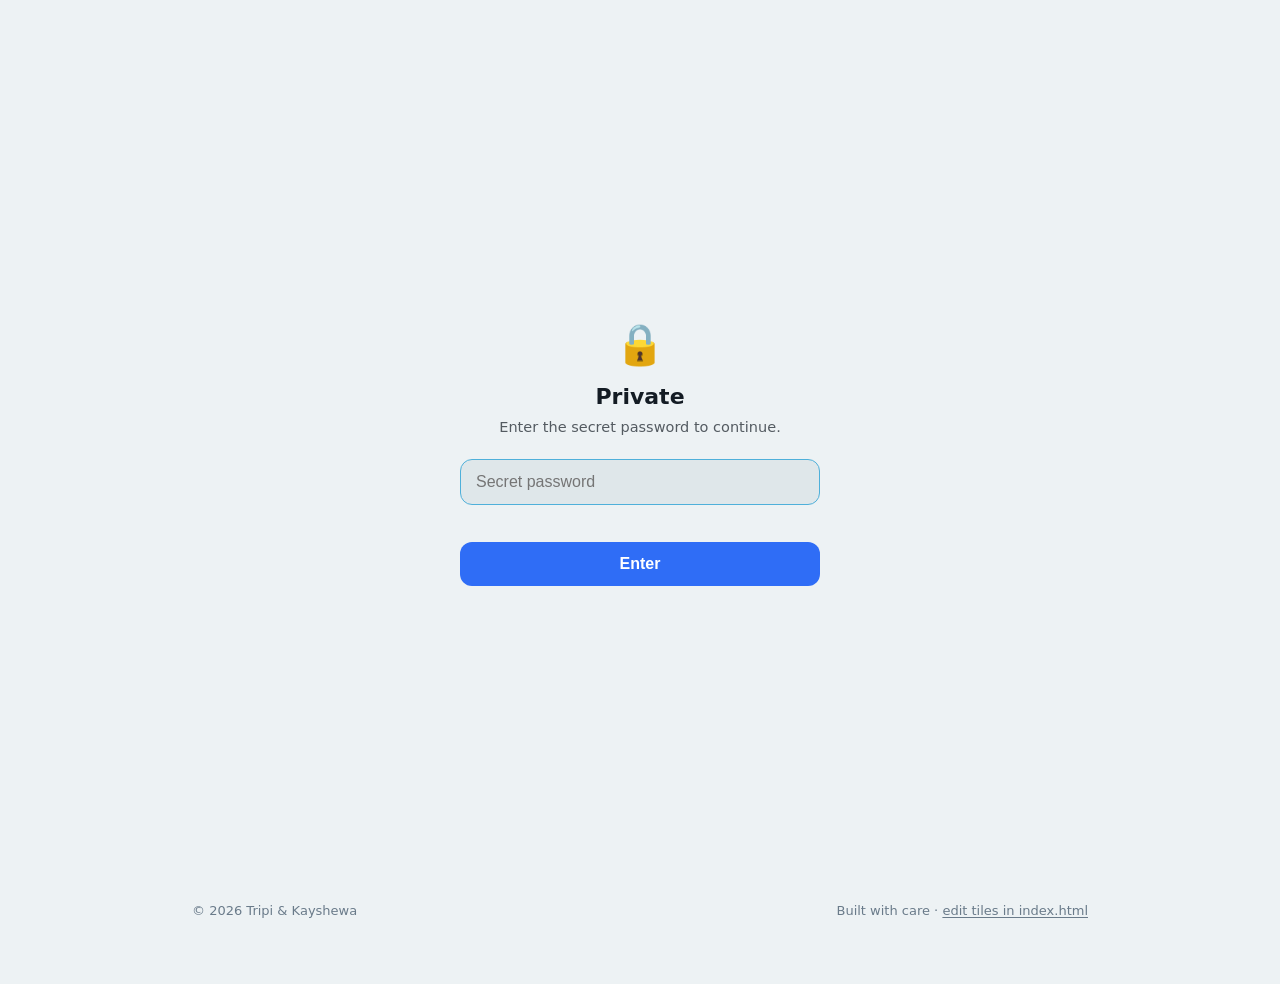
==== index.html @ 282c28d5 "Remove hero title/subtitle from landing hub; go straight to tiles Co-Authored-By: Claude Opus 4.8 <n" ====
<!DOCTYPE html>
<html lang="en">
<head>
<meta charset="utf-8">
<meta name="viewport" content="width=device-width, initial-scale=1">
<title>Tripi &amp; Kayshewa — Apps</title>
<meta name="description" content="A home for our apps and projects — vacation itineraries, Quado, the C3.ai dashboard, and more.">
<style>
/* ============================================================
   Palette + type — matched to the Iceland trip site
   ============================================================ */
:root{
  --paper:#EDF2F4; --card:#FFFFFF; --card2:#F5F8FA;
  --ink:#141C24; --ink2:#3C4A57; --ink3:#6A7B8A;
  --line:#DBE4E9; --line2:#C7D4DC;
  --accent:#15719B; --accent-2:#0E5877; --accent-soft:#E1EEF4;
  --amber:#C77A16; --amber-soft:#F6E7CE;
  --green:#1f8a5b; --green-soft:#e9f7ef;
  --violet:#7C5CC4; --violet-soft:#efeaf9;
  --rose:#d1495b; --rose-soft:#fdecef;
  --shadow:0 1px 2px rgba(16,40,56,.06),0 8px 24px rgba(16,40,56,.08);
  --shadow-lg:0 2px 6px rgba(16,40,56,.10),0 20px 48px rgba(16,40,56,.16);
  --radius:16px;
  --serif:'Instrument Serif',Georgia,'Times New Roman',serif;
  --sans:'Hanken Grotesk',system-ui,-apple-system,'Segoe UI',Roboto,sans-serif;
}
@media (prefers-color-scheme: dark){
  :root{
    --paper:#0D1319; --card:#161F28; --card2:#1C2732;
    --ink:#EAF1F5; --ink2:#B4C4CF; --ink3:#7E93A1;
    --line:#26343F; --line2:#33454F;
    --accent:#4FB0DA; --accent-2:#7FCBEC; --accent-soft:#16303D;
    --amber:#E6A542; --amber-soft:#3A2E17;
    --green:#5fd39a; --green-soft:#12271d;
    --violet:#A487E8; --violet-soft:#241a33;
    --rose:#f0919f; --rose-soft:#2c161b;
    --shadow:0 1px 2px rgba(0,0,0,.4),0 10px 30px rgba(0,0,0,.5);
    --shadow-lg:0 2px 6px rgba(0,0,0,.5),0 24px 60px rgba(0,0,0,.6);
  }
}
:root[data-theme="light"]{
  --paper:#EDF2F4; --card:#FFFFFF; --card2:#F5F8FA; --ink:#141C24; --ink2:#3C4A57; --ink3:#6A7B8A;
  --line:#DBE4E9; --line2:#C7D4DC; --accent:#15719B; --accent-2:#0E5877; --accent-soft:#E1EEF4;
  --amber:#C77A16; --amber-soft:#F6E7CE; --green:#1f8a5b; --green-soft:#e9f7ef;
  --violet:#7C5CC4; --violet-soft:#efeaf9; --rose:#d1495b; --rose-soft:#fdecef;
  --shadow:0 1px 2px rgba(16,40,56,.06),0 8px 24px rgba(16,40,56,.08);
  --shadow-lg:0 2px 6px rgba(16,40,56,.10),0 20px 48px rgba(16,40,56,.16);
}
:root[data-theme="dark"]{
  --paper:#0D1319; --card:#161F28; --card2:#1C2732; --ink:#EAF1F5; --ink2:#B4C4CF; --ink3:#7E93A1;
  --line:#26343F; --line2:#33454F; --accent:#4FB0DA; --accent-2:#7FCBEC; --accent-soft:#16303D;
  --amber:#E6A542; --amber-soft:#3A2E17; --green:#5fd39a; --green-soft:#12271d;
  --violet:#A487E8; --violet-soft:#241a33; --rose:#f0919f; --rose-soft:#2c161b;
  --shadow:0 1px 2px rgba(0,0,0,.4),0 10px 30px rgba(0,0,0,.5);
  --shadow-lg:0 2px 6px rgba(0,0,0,.5),0 24px 60px rgba(0,0,0,.6);
}

*{box-sizing:border-box}
html{-webkit-text-size-adjust:100%}
body{
  margin:0; background:var(--paper); color:var(--ink);
  font-family:var(--sans); line-height:1.5;
  -webkit-font-smoothing:antialiased; text-rendering:optimizeLegibility;
  min-height:100vh;
}
a{color:inherit; text-decoration:none}

.wrap{max-width:960px; margin:0 auto; padding:clamp(24px,5vw,64px) clamp(18px,4vw,32px) 64px}

/* ---- top bar ---- */
.topbar{display:flex; align-items:center; justify-content:space-between; gap:12px; margin-bottom:clamp(32px,6vw,56px)}
.brand{display:flex; align-items:center; gap:12px; font-weight:700; letter-spacing:.2px}
.brand .dot{width:34px;height:34px;border-radius:10px;background:linear-gradient(135deg,var(--accent),var(--green));
  display:grid;place-items:center;color:#fff;font-family:var(--serif);font-size:20px;box-shadow:var(--shadow)}
.brand small{display:block;font-weight:500;color:var(--ink3);font-size:12px;letter-spacing:.3px}
.themebtn{border:1px solid var(--line);background:var(--card);color:var(--ink2);border-radius:10px;
  width:40px;height:40px;display:grid;place-items:center;cursor:pointer;font-size:17px;box-shadow:var(--shadow)}
.themebtn:hover{border-color:var(--line2)}

/* ---- hero ---- */
.hero{margin-bottom:clamp(28px,5vw,44px)}
.hero h1{font-family:var(--serif);font-weight:400;font-size:clamp(38px,7vw,64px);line-height:1.02;margin:0 0 14px}
.hero p{font-size:clamp(16px,2.2vw,19px);color:var(--ink2);max-width:56ch;margin:0}

/* ---- grid ---- */
.grid{display:grid;grid-template-columns:repeat(auto-fill,minmax(280px,1fr));gap:clamp(14px,2.5vw,20px)}

.card{position:relative;background:var(--card);border:1px solid var(--line);border-radius:var(--radius);
  padding:22px 22px 20px;box-shadow:var(--shadow);display:flex;flex-direction:column;gap:14px;
  transition:transform .18s ease, box-shadow .18s ease, border-color .18s ease}
.card.link{cursor:pointer}
.card.link:hover{transform:translateY(-3px);box-shadow:var(--shadow-lg);border-color:var(--line2)}

.card .head{display:flex;align-items:flex-start;gap:14px}
.icon{flex:none;width:46px;height:46px;border-radius:12px;display:grid;place-items:center;font-size:23px}
.card h2{font-size:19px;margin:0 0 3px;font-weight:700;letter-spacing:.1px}
.card .kicker{font-size:12px;font-weight:600;letter-spacing:.5px;text-transform:uppercase;color:var(--ink3)}
.card p.desc{margin:0;color:var(--ink2);font-size:14.5px;flex:1}

/* status pills */
.pill{display:inline-flex;align-items:center;gap:6px;font-size:12px;font-weight:600;
  padding:3px 10px;border-radius:999px;letter-spacing:.2px}
.pill.live{background:var(--green-soft);color:var(--green)}
.pill.soon{background:var(--amber-soft);color:var(--amber)}
.pill.private{background:var(--rose-soft);color:var(--rose)}

.card .foot{display:flex;align-items:center;justify-content:space-between;gap:10px;margin-top:2px}
.go{font-weight:600;color:var(--accent);font-size:14.5px;display:inline-flex;align-items:center;gap:6px}
.card.link:hover .go{gap:9px}
.go.muted{color:var(--ink3)}

/* accent tints per card */
.t-vac .icon{background:var(--accent-soft);color:var(--accent)}
.t-quado .icon{background:var(--green-soft);color:var(--green)}
.t-c3 .icon{background:var(--violet-soft);color:var(--violet)}
.t-swing .icon{background:var(--amber-soft);color:var(--amber)}

/* ---- submenu (Vacation Itineraries) ---- */
.submenu{display:none;flex-direction:column;gap:2px;margin:2px -6px -4px;padding-top:4px;border-top:1px dashed var(--line)}
.card.open .submenu{display:flex}
.subitem{display:flex;align-items:center;gap:12px;padding:11px 8px;border-radius:10px;transition:background .15s}
.subitem:hover{background:var(--card2)}
.subitem .flag{font-size:20px;flex:none}
.subitem .st{flex:1;min-width:0}
.subitem .st b{display:block;font-size:14.5px;font-weight:600}
.subitem .st span{font-size:12.5px;color:var(--ink3)}
.subitem .arrow{color:var(--ink3);font-size:15px}
.subempty{padding:10px 8px;color:var(--ink3);font-size:13px;font-style:italic}
.chev{transition:transform .2s ease;color:var(--ink3);font-size:13px}
.card.open .chev{transform:rotate(180deg)}

footer{margin-top:clamp(40px,7vw,72px);padding-top:22px;border-top:1px solid var(--line);
  color:var(--ink3);font-size:13px;display:flex;flex-wrap:wrap;gap:6px 16px;justify-content:space-between}
footer a{color:var(--ink3);text-decoration:underline;text-underline-offset:2px}
footer a:hover{color:var(--accent)}

@media (max-width:520px){
  .grid{grid-template-columns:1fr}
}
</style>
</head>
<body>
<!-- ===== privacy gate (client-side only; casual privacy, not real security) ===== -->
<div id="pwgate" role="dialog" aria-modal="true" aria-label="Password required">
  <form id="pwgate-form" autocomplete="off">
    <div class="pwgate-lock" aria-hidden="true">🔒</div>
    <h1>Private</h1>
    <p>Enter the secret password to continue.</p>
    <input id="pwgate-input" type="password" autocomplete="current-password" placeholder="Secret password" aria-label="Secret password" autofocus>
    <div id="pwgate-err" aria-live="polite"></div>
    <button type="submit">Enter</button>
  </form>
</div>
<style>
  #pwgate{position:fixed;inset:0;z-index:2147483647;display:flex;align-items:center;justify-content:center;
    background:#0d1319;color:#eaf1f5;font-family:system-ui,-apple-system,"Segoe UI",Roboto,sans-serif;padding:24px}
  @media (prefers-color-scheme:light){#pwgate{background:#edf2f4;color:#141c24}}
  #pwgate-form{width:min(92vw,360px);text-align:center}
  #pwgate .pwgate-lock{font-size:40px;margin-bottom:10px}
  #pwgate h1{font-weight:600;font-size:22px;line-height:1.2;margin:0 0 6px}
  #pwgate p{margin:0 0 20px;font-size:14.5px;opacity:.7}
  #pwgate-input{width:100%;box-sizing:border-box;padding:13px 15px;border-radius:12px;
    border:1px solid rgba(127,147,161,.4);background:rgba(127,147,161,.12);color:inherit;font-size:16px;outline:none}
  #pwgate-input:focus{border-color:#4fb0da}
  #pwgate-err{min-height:18px;margin:9px 0 2px;color:#e5484d;font-size:13px}
  #pwgate button{margin-top:8px;width:100%;padding:13px;border:0;border-radius:12px;
    background:#2f6df6;color:#fff;font-size:16px;font-weight:600;cursor:pointer}
  #pwgate button:hover{filter:brightness(1.07)}
  html.pwgate-locked{overflow:hidden}
</style>
<script>
(function(){
  var KEY="tk_gate_v1", ENC="VHJhc2hDYXQh";
  var el=document.getElementById("pwgate"), html=document.documentElement;
  try{ if(localStorage.getItem(KEY)==="1"){ el.parentNode.removeChild(el); return; } }catch(e){}
  html.classList.add("pwgate-locked");
  var f=document.getElementById("pwgate-form"), inp=document.getElementById("pwgate-input"), err=document.getElementById("pwgate-err");
  f.addEventListener("submit",function(e){
    e.preventDefault();
    if(inp.value===atob(ENC)){
      try{localStorage.setItem(KEY,"1");}catch(e){}
      el.parentNode.removeChild(el); html.classList.remove("pwgate-locked");
    } else { err.textContent="Incorrect password. Try again."; inp.value=""; inp.focus(); }
  });
  try{inp.focus();}catch(e){}
})();
</script>
<!-- ===== end privacy gate ===== -->

<div class="wrap">

  <div class="topbar">
    <div class="brand">
      <span class="dot">t</span>
      <span>Tripi &amp; Kayshewa<small>tripiandkayshewa.com</small></span>
    </div>
    <button class="themebtn" id="theme" title="Toggle light / dark" aria-label="Toggle theme">◐</button>
  </div>

  <main class="grid" id="grid"></main>

  <footer>
    <span>© <span id="yr"></span> Tripi &amp; Kayshewa</span>
    <span>Built with care · <a href="#" id="editnote" title="Tiles are configured at the top of this file">edit tiles in index.html</a></span>
  </footer>
</div>

<script>
/* ============================================================
   TILE CONFIG — edit here to add/rename/relink apps.
   status: "live"  -> clickable, opens `href`
           "soon"  -> shown, amber pill, not yet linked (set href when ready)
           "private" -> rose "Private" pill; only opens if you set href
   type:  "menu"   -> expands to a submenu of `items` (for collections)
   ============================================================ */
const TILES = [
  {
    id:"vacations", cls:"t-vac", icon:"🧭",
    title:"Vacation Itineraries", kicker:"Travel",
    desc:"Day-by-day trip companions — maps, timelines, and plans. More destinations coming.",
    type:"menu",
    items:[
      { flag:"🇮🇸", name:"Iceland — South Coast", sub:"5-day trip companion", href:"vacations/iceland/", status:"live" }
      // add future itineraries here, e.g.
      // { flag:"🇮🇹", name:"Italy — Amalfi Coast", sub:"coming soon", href:"", status:"soon" }
    ]
  },
  {
    id:"quado", cls:"t-quado", icon:"🌿",
    title:"Quado", kicker:"Compliance",
    desc:"Environmental compliance manager for oil & gas — EPA OOOO rule family, built from your asset hierarchy.",
    href:"https://quado.tripiandkayshewa.com", status:"live"
  },
  {
    id:"c3", cls:"t-c3", icon:"📈",
    title:"C3.ai Dashboard", kicker:"Markets",
    desc:"A live research dashboard for C3.ai (NYSE: AI) — price, technicals, filings, news, and a forecast.",
    href:"https://c3.tripiandkayshewa.com", status:"live"
  },
  {
    id:"swingbot", cls:"t-swing", icon:"🤖",
    title:"SwingBot", kicker:"Markets",
    desc:"An autonomous long-only swing-trader — a read-only look at how it reads the market regime, gates every trade, and screens its universe. Account balances and controls stay private.",
    href:"apps/swingbot/", status:"live"
  }
];

/* ---------- render ---------- */
const PILL = {
  live:    '<span class="pill live">● Live</span>',
  soon:    '<span class="pill soon">◔ Coming soon</span>',
  private: '<span class="pill private">🔒 Private</span>'
};
const ARROW = '<svg width="15" height="15" viewBox="0 0 24 24" fill="none" stroke="currentColor" stroke-width="2.4" stroke-linecap="round" stroke-linejoin="round"><path d="M5 12h14M13 6l6 6-6 6"/></svg>';

function tileHTML(t){
  const head = `<div class="head">
      <div class="icon">${t.icon}</div>
      <div><div class="kicker">${t.kicker}</div><h2>${t.title}</h2></div>
    </div>
    <p class="desc">${t.desc}</p>`;

  if(t.type === "menu"){
    const items = (t.items||[]).map(it => {
      const clickable = it.status === "live" && it.href;
      const tag = clickable ? "a" : "div";
      const href = clickable ? ` href="${it.href}"` : "";
      const arrow = clickable ? `<span class="arrow">${ARROW}</span>` : `<span class="pill soon" style="transform:scale(.9)">soon</span>`;
      return `<${tag} class="subitem"${href}>
          <span class="flag">${it.flag||"📍"}</span>
          <span class="st"><b>${it.name}</b><span>${it.sub||""}</span></span>
          ${arrow}
        </${tag}>`;
    }).join("");
    const body = items || `<div class="subempty">Nothing here yet — check back soon.</div>`;
    return `<div class="card t-menu ${t.cls}" data-menu="1">
        ${head}
        <div class="foot">
          <span class="go">${(t.items||[]).length} itinerar${(t.items||[]).length===1?"y":"ies"}</span>
          <span class="chev">▾</span>
        </div>
        <div class="submenu">${body}</div>
      </div>`;
  }

  const clickable = !!t.href;
  const goText = t.status === "private" ? "Private" : (t.status === "soon" ? "Not yet live" : "Open");
  const go = `<span class="go ${clickable?"":"muted"}">${goText} ${clickable?ARROW:""}</span>`;
  const openAttr = clickable ? ` onclick="location.href='${t.href}'"` : "";
  return `<div class="card ${clickable?"link":""} ${t.cls}"${openAttr}>
      ${head}
      <div class="foot">${PILL[t.status]||""}${go}</div>
    </div>`;
}

const grid = document.getElementById("grid");
grid.innerHTML = TILES.map(tileHTML).join("");

// expand/collapse the menu cards
grid.querySelectorAll('[data-menu]').forEach(card=>{
  card.classList.add("open"); // open by default (only one item today)
  const toggle = e=>{
    if(e.target.closest("a")) return;      // let submenu links through
    card.classList.toggle("open");
  };
  card.querySelector(".head").addEventListener("click", toggle);
  card.querySelector(".foot").addEventListener("click", toggle);
  card.querySelector(".desc").addEventListener("click", toggle);
});

/* ---------- theme toggle ---------- */
const root = document.documentElement;
const saved = localStorage.getItem("tk-theme");
if(saved) root.setAttribute("data-theme", saved);
document.getElementById("theme").addEventListener("click", ()=>{
  const cur = root.getAttribute("data-theme")
    || (matchMedia("(prefers-color-scheme: dark)").matches ? "dark" : "light");
  const next = cur === "dark" ? "light" : "dark";
  root.setAttribute("data-theme", next);
  localStorage.setItem("tk-theme", next);
});

document.getElementById("yr").textContent = new Date().getFullYear();
document.getElementById("editnote").addEventListener("click", e=>e.preventDefault());
</script>
</body>
</html>
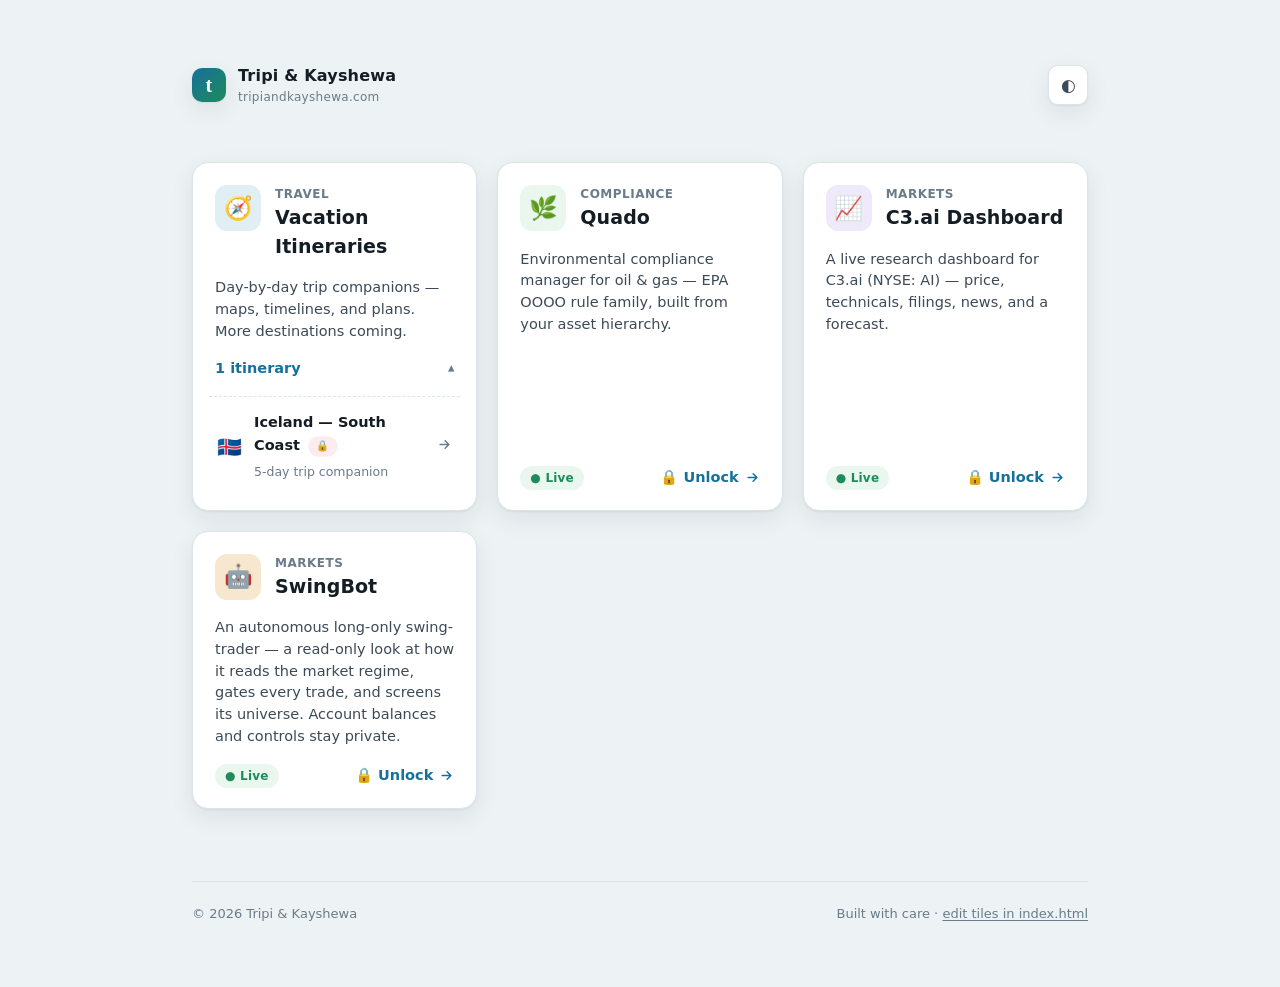
==== commit 72d97b49: "Per-app password gate instead of site-wide lock Site is now open; each app tile prompts for the shar" ====
--- a/index.html
+++ b/index.html
@@ -140,52 +140,42 @@
 </style>
 </head>
 <body>
-<!-- ===== privacy gate (client-side only; casual privacy, not real security) ===== -->
-<div id="pwgate" role="dialog" aria-modal="true" aria-label="Password required">
-  <form id="pwgate-form" autocomplete="off">
-    <div class="pwgate-lock" aria-hidden="true">🔒</div>
-    <h1>Private</h1>
-    <p>Enter the secret password to continue.</p>
-    <input id="pwgate-input" type="password" autocomplete="current-password" placeholder="Secret password" aria-label="Secret password" autofocus>
-    <div id="pwgate-err" aria-live="polite"></div>
-    <button type="submit">Enter</button>
+<!-- ===== per-app password modal (client-side only; casual privacy, not real security) ===== -->
+<div id="applock" role="dialog" aria-modal="true" aria-label="Password required">
+  <form id="applock-form" autocomplete="off">
+    <button type="button" class="applock-x" aria-label="Cancel">✕</button>
+    <div class="applock-lock" aria-hidden="true">🔒</div>
+    <h1>Private app</h1>
+    <p>Enter the password to open <b id="applock-name">this app</b>.</p>
+    <input id="applock-input" type="password" autocomplete="current-password" placeholder="Password" aria-label="Password">
+    <div id="applock-err" aria-live="polite"></div>
+    <button type="submit">Unlock</button>
   </form>
 </div>
 <style>
-  #pwgate{position:fixed;inset:0;z-index:2147483647;display:flex;align-items:center;justify-content:center;
-    background:#0d1319;color:#eaf1f5;font-family:system-ui,-apple-system,"Segoe UI",Roboto,sans-serif;padding:24px}
-  @media (prefers-color-scheme:light){#pwgate{background:#edf2f4;color:#141c24}}
-  #pwgate-form{width:min(92vw,360px);text-align:center}
-  #pwgate .pwgate-lock{font-size:40px;margin-bottom:10px}
-  #pwgate h1{font-weight:600;font-size:22px;line-height:1.2;margin:0 0 6px}
-  #pwgate p{margin:0 0 20px;font-size:14.5px;opacity:.7}
-  #pwgate-input{width:100%;box-sizing:border-box;padding:13px 15px;border-radius:12px;
+  #applock{position:fixed;inset:0;z-index:2147483647;display:none;align-items:center;justify-content:center;
+    background:rgba(9,13,18,.72);backdrop-filter:blur(6px);-webkit-backdrop-filter:blur(6px);
+    color:#eaf1f5;font-family:system-ui,-apple-system,"Segoe UI",Roboto,sans-serif;padding:24px}
+  #applock.show{display:flex}
+  #applock-form{position:relative;width:min(92vw,360px);text-align:center;
+    background:#111a22;border:1px solid rgba(127,147,161,.28);border-radius:18px;padding:30px 26px 26px}
+  @media (prefers-color-scheme:light){#applock-form{background:#fff;color:#141c24}}
+  #applock .applock-x{position:absolute;top:12px;right:12px;width:30px;height:30px;padding:0;border:0;
+    border-radius:9px;background:transparent;color:inherit;opacity:.5;font-size:16px;line-height:1;cursor:pointer}
+  #applock .applock-x:hover{opacity:1;background:rgba(127,147,161,.16)}
+  #applock .applock-lock{font-size:38px;margin-bottom:8px}
+  #applock h1{font-weight:600;font-size:21px;line-height:1.2;margin:0 0 6px}
+  #applock p{margin:0 0 18px;font-size:14px;opacity:.72}
+  #applock-input{width:100%;box-sizing:border-box;padding:13px 15px;border-radius:12px;
     border:1px solid rgba(127,147,161,.4);background:rgba(127,147,161,.12);color:inherit;font-size:16px;outline:none}
-  #pwgate-input:focus{border-color:#4fb0da}
-  #pwgate-err{min-height:18px;margin:9px 0 2px;color:#e5484d;font-size:13px}
-  #pwgate button{margin-top:8px;width:100%;padding:13px;border:0;border-radius:12px;
+  #applock-input:focus{border-color:#4fb0da}
+  #applock-err{min-height:18px;margin:9px 0 2px;color:#e5484d;font-size:13px}
+  #applock button[type=submit]{margin-top:8px;width:100%;padding:13px;border:0;border-radius:12px;
     background:#2f6df6;color:#fff;font-size:16px;font-weight:600;cursor:pointer}
-  #pwgate button:hover{filter:brightness(1.07)}
-  html.pwgate-locked{overflow:hidden}
+  #applock button[type=submit]:hover{filter:brightness(1.07)}
+  html.applock-open{overflow:hidden}
 </style>
-<script>
-(function(){
-  var KEY="tk_gate_v1", ENC="VHJhc2hDYXQh";
-  var el=document.getElementById("pwgate"), html=document.documentElement;
-  try{ if(localStorage.getItem(KEY)==="1"){ el.parentNode.removeChild(el); return; } }catch(e){}
-  html.classList.add("pwgate-locked");
-  var f=document.getElementById("pwgate-form"), inp=document.getElementById("pwgate-input"), err=document.getElementById("pwgate-err");
-  f.addEventListener("submit",function(e){
-    e.preventDefault();
-    if(inp.value===atob(ENC)){
-      try{localStorage.setItem(KEY,"1");}catch(e){}
-      el.parentNode.removeChild(el); html.classList.remove("pwgate-locked");
-    } else { err.textContent="Incorrect password. Try again."; inp.value=""; inp.focus(); }
-  });
-  try{inp.focus();}catch(e){}
-})();
-</script>
-<!-- ===== end privacy gate ===== -->
+<!-- ===== end per-app password modal ===== -->
 
 <div class="wrap">
 
@@ -220,7 +210,7 @@
     desc:"Day-by-day trip companions — maps, timelines, and plans. More destinations coming.",
     type:"menu",
     items:[
-      { flag:"🇮🇸", name:"Iceland — South Coast", sub:"5-day trip companion", href:"vacations/iceland/", status:"live" }
+      { id:"iceland", flag:"🇮🇸", name:"Iceland — South Coast", sub:"5-day trip companion", href:"vacations/iceland/", status:"live", locked:true }
       // add future itineraries here, e.g.
       // { flag:"🇮🇹", name:"Italy — Amalfi Coast", sub:"coming soon", href:"", status:"soon" }
     ]
@@ -229,19 +219,19 @@
     id:"quado", cls:"t-quado", icon:"🌿",
     title:"Quado", kicker:"Compliance",
     desc:"Environmental compliance manager for oil & gas — EPA OOOO rule family, built from your asset hierarchy.",
-    href:"https://quado.tripiandkayshewa.com", status:"live"
+    href:"https://quado.tripiandkayshewa.com", status:"live", locked:true
   },
   {
     id:"c3", cls:"t-c3", icon:"📈",
     title:"C3.ai Dashboard", kicker:"Markets",
     desc:"A live research dashboard for C3.ai (NYSE: AI) — price, technicals, filings, news, and a forecast.",
-    href:"https://c3.tripiandkayshewa.com", status:"live"
+    href:"https://c3.tripiandkayshewa.com", status:"live", locked:true
   },
   {
     id:"swingbot", cls:"t-swing", icon:"🤖",
     title:"SwingBot", kicker:"Markets",
     desc:"An autonomous long-only swing-trader — a read-only look at how it reads the market regime, gates every trade, and screens its universe. Account balances and controls stay private.",
-    href:"apps/swingbot/", status:"live"
+    href:"apps/swingbot/", status:"live", locked:true
   }
 ];
 
@@ -264,11 +254,12 @@
     const items = (t.items||[]).map(it => {
       const clickable = it.status === "live" && it.href;
       const tag = clickable ? "a" : "div";
-      const href = clickable ? ` href="${it.href}"` : "";
+      const nav = clickable ? ` href="${it.href}" data-href="${it.href}" data-app="${it.id||it.name}" data-name="${it.name}"${it.locked?' data-locked="1"':''}` : "";
+      const lockPill = clickable && it.locked ? ` <span class="pill private" style="transform:scale(.82)">🔒</span>` : "";
       const arrow = clickable ? `<span class="arrow">${ARROW}</span>` : `<span class="pill soon" style="transform:scale(.9)">soon</span>`;
-      return `<${tag} class="subitem"${href}>
+      return `<${tag} class="subitem"${nav}>
           <span class="flag">${it.flag||"📍"}</span>
-          <span class="st"><b>${it.name}</b><span>${it.sub||""}</span></span>
+          <span class="st"><b>${it.name}${lockPill}</b><span>${it.sub||""}</span></span>
           ${arrow}
         </${tag}>`;
     }).join("");
@@ -284,10 +275,10 @@
   }
 
   const clickable = !!t.href;
-  const goText = t.status === "private" ? "Private" : (t.status === "soon" ? "Not yet live" : "Open");
-  const go = `<span class="go ${clickable?"":"muted"}">${goText} ${clickable?ARROW:""}</span>`;
-  const openAttr = clickable ? ` onclick="location.href='${t.href}'"` : "";
-  return `<div class="card ${clickable?"link":""} ${t.cls}"${openAttr}>
+  const goText = t.status === "private" ? "Private" : (t.status === "soon" ? "Not yet live" : (t.locked ? "Unlock" : "Open"));
+  const go = `<span class="go ${clickable?"":"muted"}">${clickable&&t.locked?"🔒 ":""}${goText} ${clickable?ARROW:""}</span>`;
+  const nav = clickable ? ` data-href="${t.href}" data-app="${t.id}" data-name="${t.title}"${t.locked?' data-locked="1"':''}` : "";
+  return `<div class="card ${clickable?"link":""} ${t.cls}"${nav}>
       ${head}
       <div class="foot">${PILL[t.status]||""}${go}</div>
     </div>`;
@@ -295,6 +286,50 @@
 
 const grid = document.getElementById("grid");
 grid.innerHTML = TILES.map(tileHTML).join("");
+
+/* ---------- per-app password gate ---------- */
+(function(){
+  var PW = "VHJhc2hDYXQh"; // base64 of the shared app password
+  var lock   = document.getElementById("applock"),
+      form   = document.getElementById("applock-form"),
+      input  = document.getElementById("applock-input"),
+      errBox = document.getElementById("applock-err"),
+      nameEl = document.getElementById("applock-name"),
+      htmlEl = document.documentElement;
+  var pending = null;
+
+  function unlocked(app){ try{ return localStorage.getItem("tk_app_"+app)==="1"; }catch(e){ return false; } }
+  function remember(app){ try{ localStorage.setItem("tk_app_"+app,"1"); }catch(e){} }
+  function closeLock(){ lock.classList.remove("show"); htmlEl.classList.remove("applock-open"); pending=null; }
+  function openLock(name, cb){
+    pending = cb; nameEl.textContent = name || "this app";
+    errBox.textContent = ""; input.value = "";
+    lock.classList.add("show"); htmlEl.classList.add("applock-open");
+    setTimeout(function(){ try{ input.focus(); }catch(e){} }, 30);
+  }
+
+  // click intercept for any tile/link carrying data-href
+  grid.addEventListener("click", function(e){
+    var nav = e.target.closest("[data-href]");
+    if(!nav || !grid.contains(nav)) return;
+    e.preventDefault();
+    var href = nav.getAttribute("data-href"),
+        app  = nav.getAttribute("data-app"),
+        name = nav.getAttribute("data-name"),
+        locked = nav.hasAttribute("data-locked");
+    if(!locked || unlocked(app)){ location.href = href; return; }
+    openLock(name, function(){ remember(app); location.href = href; });
+  });
+
+  form.addEventListener("submit", function(e){
+    e.preventDefault();
+    if(input.value === atob(PW)){ var cb=pending; closeLock(); if(cb) cb(); }
+    else { errBox.textContent = "Incorrect password. Try again."; input.value=""; input.focus(); }
+  });
+  form.querySelector(".applock-x").addEventListener("click", closeLock);
+  lock.addEventListener("click", function(e){ if(e.target === lock) closeLock(); });
+  document.addEventListener("keydown", function(e){ if(e.key === "Escape" && lock.classList.contains("show")) closeLock(); });
+})();
 
 // expand/collapse the menu cards
 grid.querySelectorAll('[data-menu]').forEach(card=>{
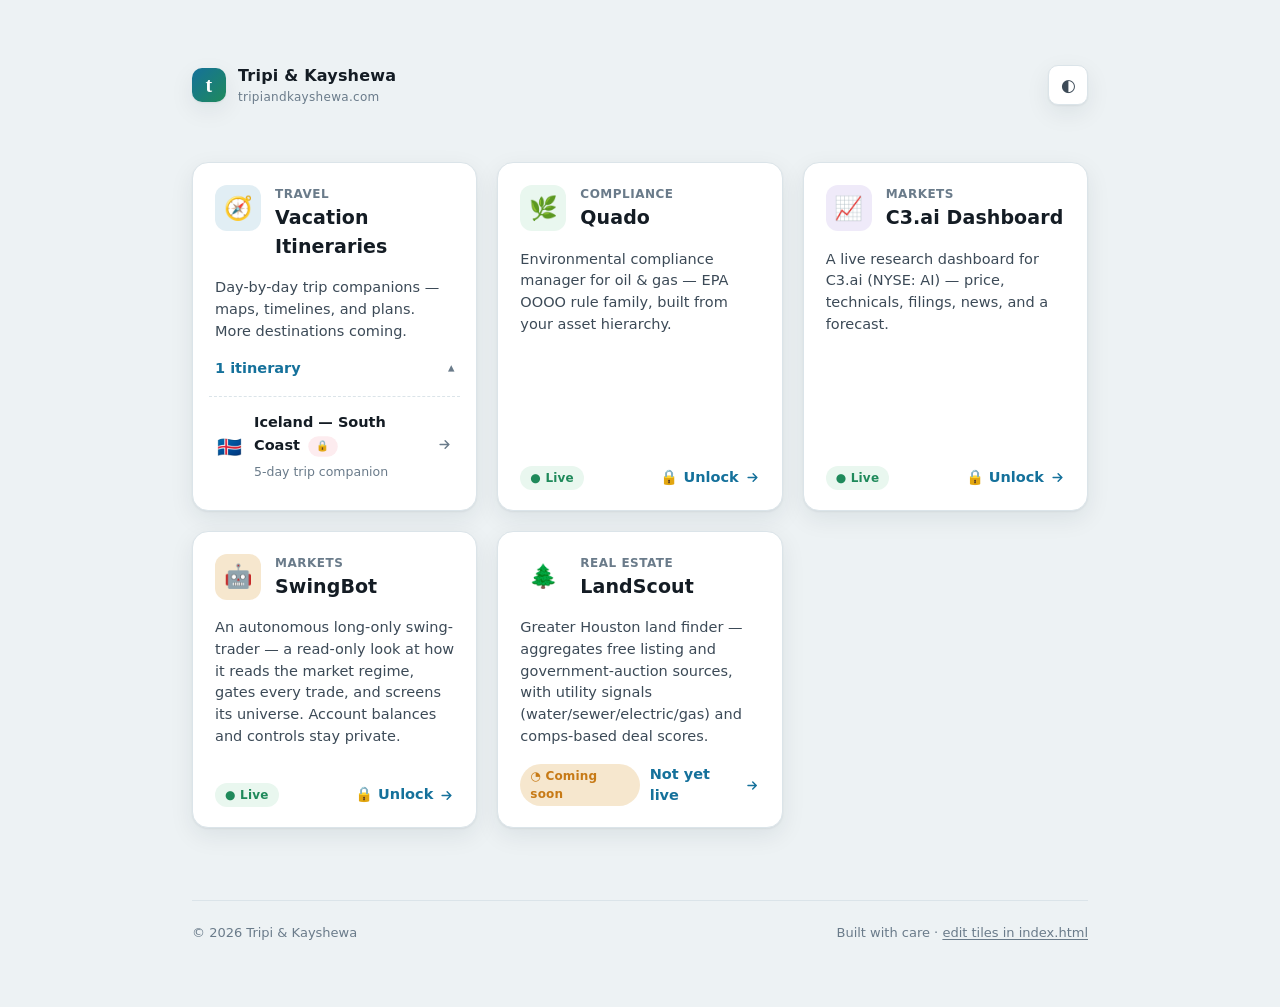
==== commit 58d150c4: "hub: add LandScout tile (Coming soon) — Greater Houston land aggregator Co-Authored-By: Claude Opus " ====
--- a/index.html
+++ b/index.html
@@ -232,6 +232,12 @@
     title:"SwingBot", kicker:"Markets",
     desc:"An autonomous long-only swing-trader — a read-only look at how it reads the market regime, gates every trade, and screens its universe. Account balances and controls stay private.",
     href:"apps/swingbot/", status:"live", locked:true
+  },
+  {
+    id:"landscout", cls:"t-land", icon:"🌲",
+    title:"LandScout", kicker:"Real Estate",
+    desc:"Greater Houston land finder — aggregates free listing and government-auction sources, with utility signals (water/sewer/electric/gas) and comps-based deal scores.",
+    href:"https://land.tripiandkayshewa.com", status:"soon", locked:false
   }
 ];
 
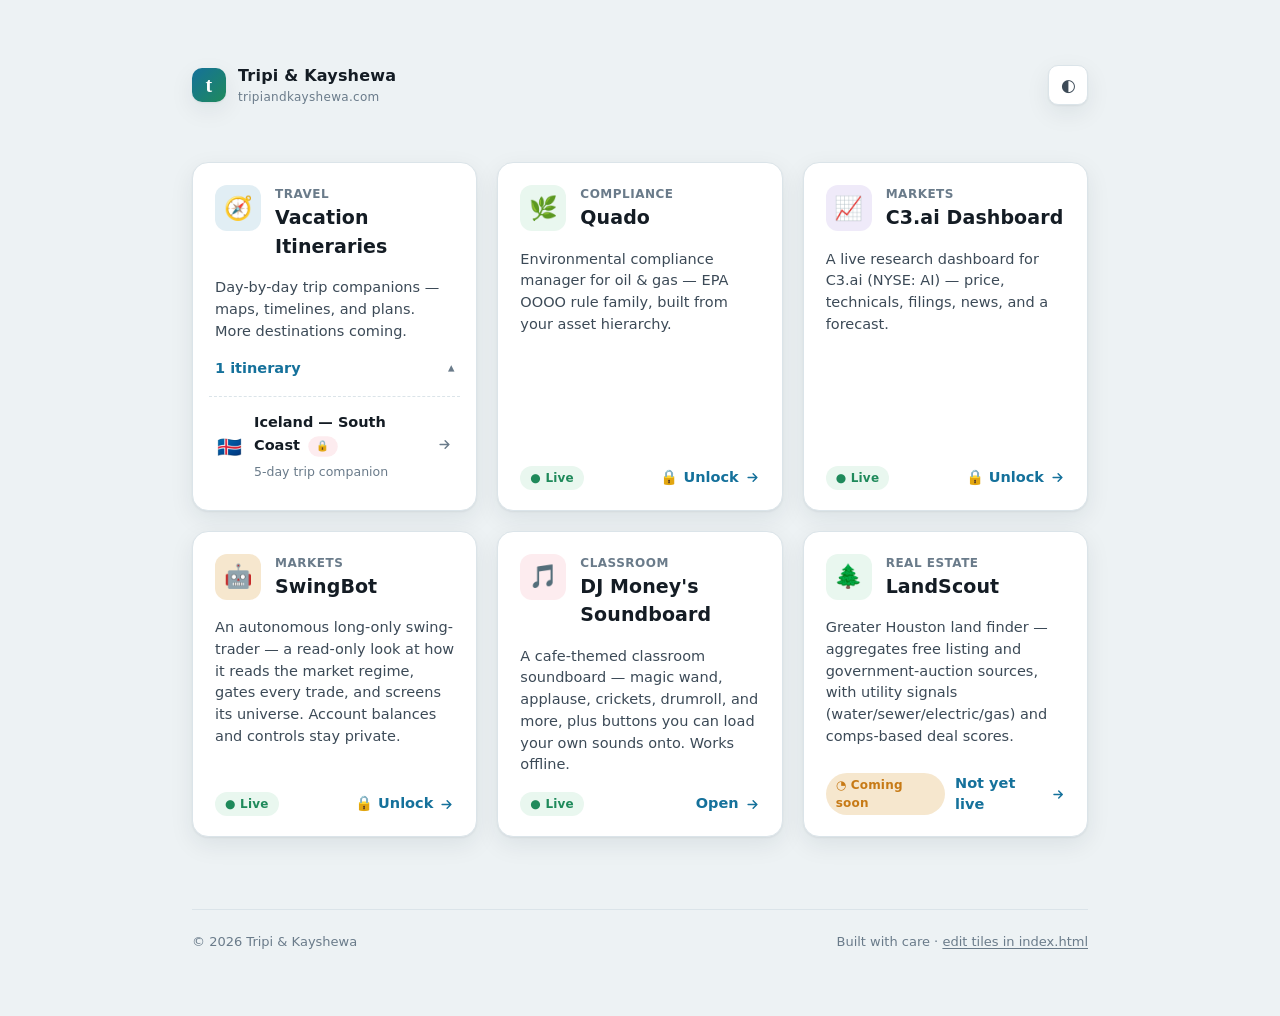
==== commit e9bf2f73: "Add DJ Money's Soundboard — cafe-themed classroom soundboard app Self-contained soundboard under app" ====
--- a/index.html
+++ b/index.html
@@ -114,6 +114,8 @@
 .t-quado .icon{background:var(--green-soft);color:var(--green)}
 .t-c3 .icon{background:var(--violet-soft);color:var(--violet)}
 .t-swing .icon{background:var(--amber-soft);color:var(--amber)}
+.t-sound .icon{background:var(--rose-soft);color:var(--rose)}
+.t-land .icon{background:var(--green-soft);color:var(--green)}
 
 /* ---- submenu (Vacation Itineraries) ---- */
 .submenu{display:none;flex-direction:column;gap:2px;margin:2px -6px -4px;padding-top:4px;border-top:1px dashed var(--line)}
@@ -234,6 +236,12 @@
     href:"apps/swingbot/", status:"live", locked:true
   },
   {
+    id:"soundboard", cls:"t-sound", icon:"🎵",
+    title:"DJ Money's Soundboard", kicker:"Classroom",
+    desc:"A cafe-themed classroom soundboard — magic wand, applause, crickets, drumroll, and more, plus buttons you can load your own sounds onto. Works offline.",
+    href:"apps/soundboard/", status:"live", locked:false
+  },
+  {
     id:"landscout", cls:"t-land", icon:"🌲",
     title:"LandScout", kicker:"Real Estate",
     desc:"Greater Houston land finder — aggregates free listing and government-auction sources, with utility signals (water/sewer/electric/gas) and comps-based deal scores.",
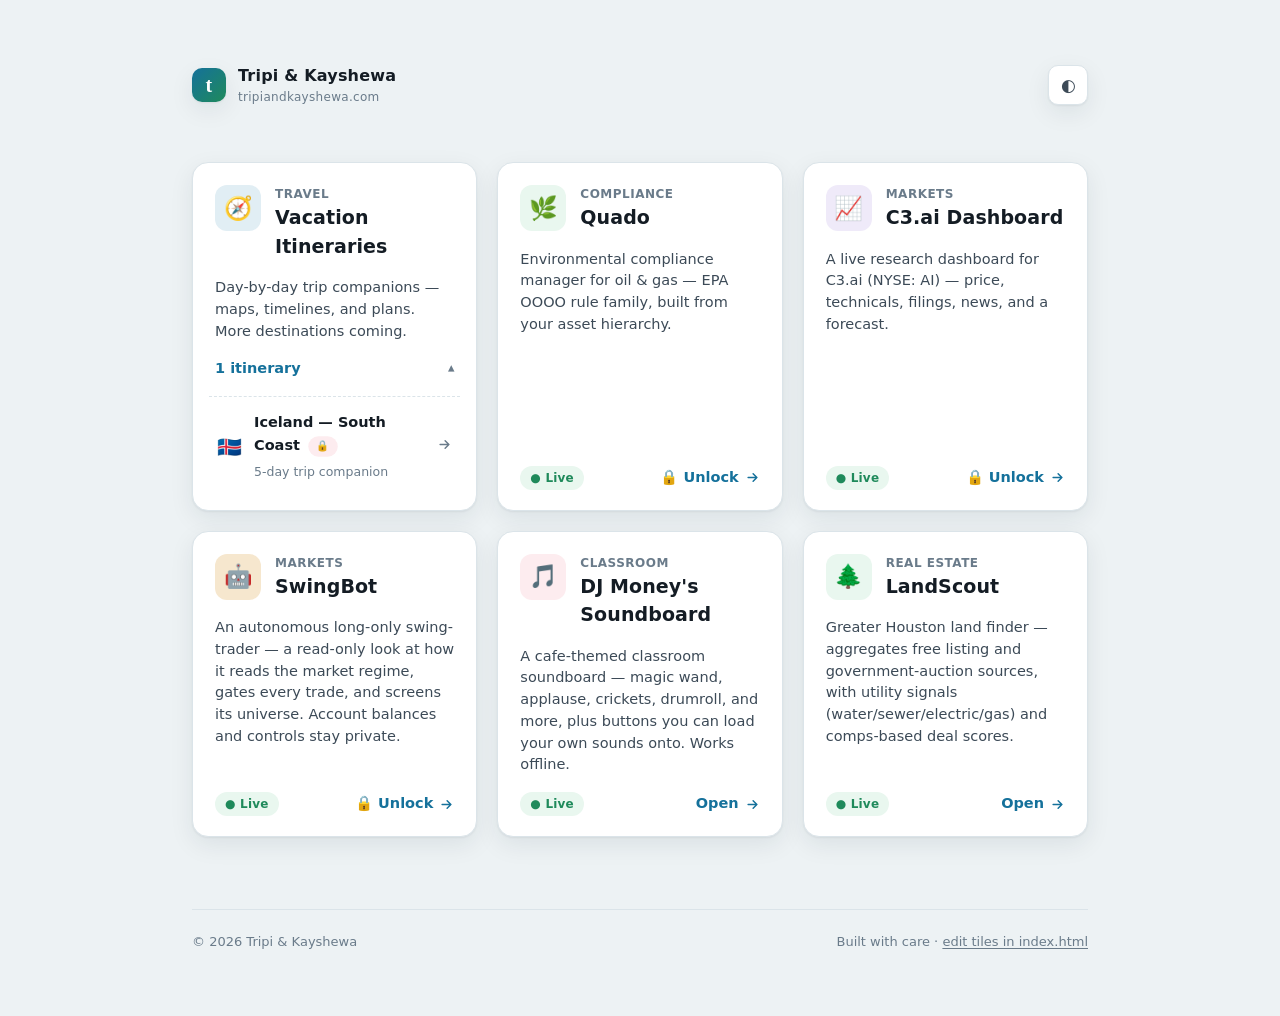
==== commit bdc8e7b3: "Hub: flip LandScout tile to live (land.tripiandkayshewa.com) Co-Authored-By: Claude Opus 4.8 <norepl" ====
--- a/index.html
+++ b/index.html
@@ -245,7 +245,7 @@
     id:"landscout", cls:"t-land", icon:"🌲",
     title:"LandScout", kicker:"Real Estate",
     desc:"Greater Houston land finder — aggregates free listing and government-auction sources, with utility signals (water/sewer/electric/gas) and comps-based deal scores.",
-    href:"https://land.tripiandkayshewa.com", status:"soon", locked:false
+    href:"https://land.tripiandkayshewa.com", status:"live", locked:false
   }
 ];
 
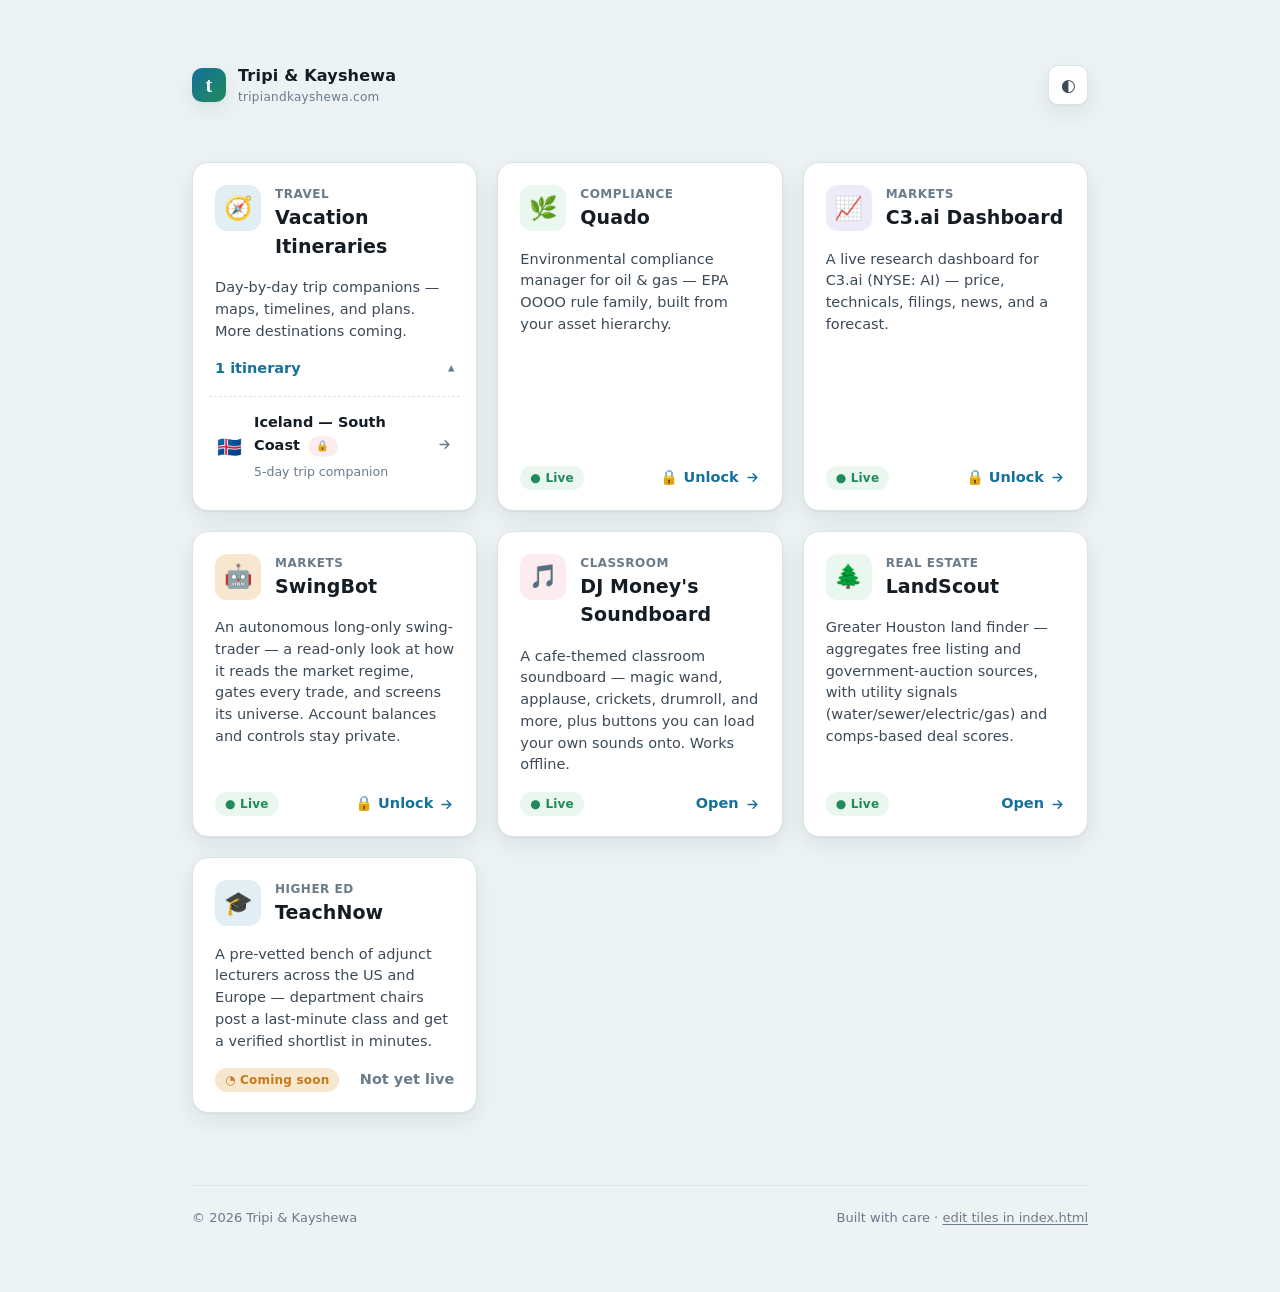
==== commit 6493a350: "Hub: add TeachNow tile (coming soon) Co-Authored-By: Claude Opus 5.5 <noreply@anthropic.com>" ====
--- a/index.html
+++ b/index.html
@@ -116,6 +116,7 @@
 .t-swing .icon{background:var(--amber-soft);color:var(--amber)}
 .t-sound .icon{background:var(--rose-soft);color:var(--rose)}
 .t-land .icon{background:var(--green-soft);color:var(--green)}
+.t-teach .icon{background:var(--accent-soft);color:var(--accent)}
 
 /* ---- submenu (Vacation Itineraries) ---- */
 .submenu{display:none;flex-direction:column;gap:2px;margin:2px -6px -4px;padding-top:4px;border-top:1px dashed var(--line)}
@@ -246,6 +247,13 @@
     title:"LandScout", kicker:"Real Estate",
     desc:"Greater Houston land finder — aggregates free listing and government-auction sources, with utility signals (water/sewer/electric/gas) and comps-based deal scores.",
     href:"https://land.tripiandkayshewa.com", status:"live", locked:false
+  },
+  {
+    id:"teachnow", cls:"t-teach", icon:"🎓",
+    title:"TeachNow", kicker:"Higher Ed",
+    desc:"A pre-vetted bench of adjunct lecturers across the US and Europe — department chairs post a last-minute class and get a verified shortlist in minutes.",
+    // flip to status:"live" + href:"https://teachnow.tripiandkayshewa.com" once the Vercel domain is verified
+    href:"", status:"soon", locked:true
   }
 ];
 
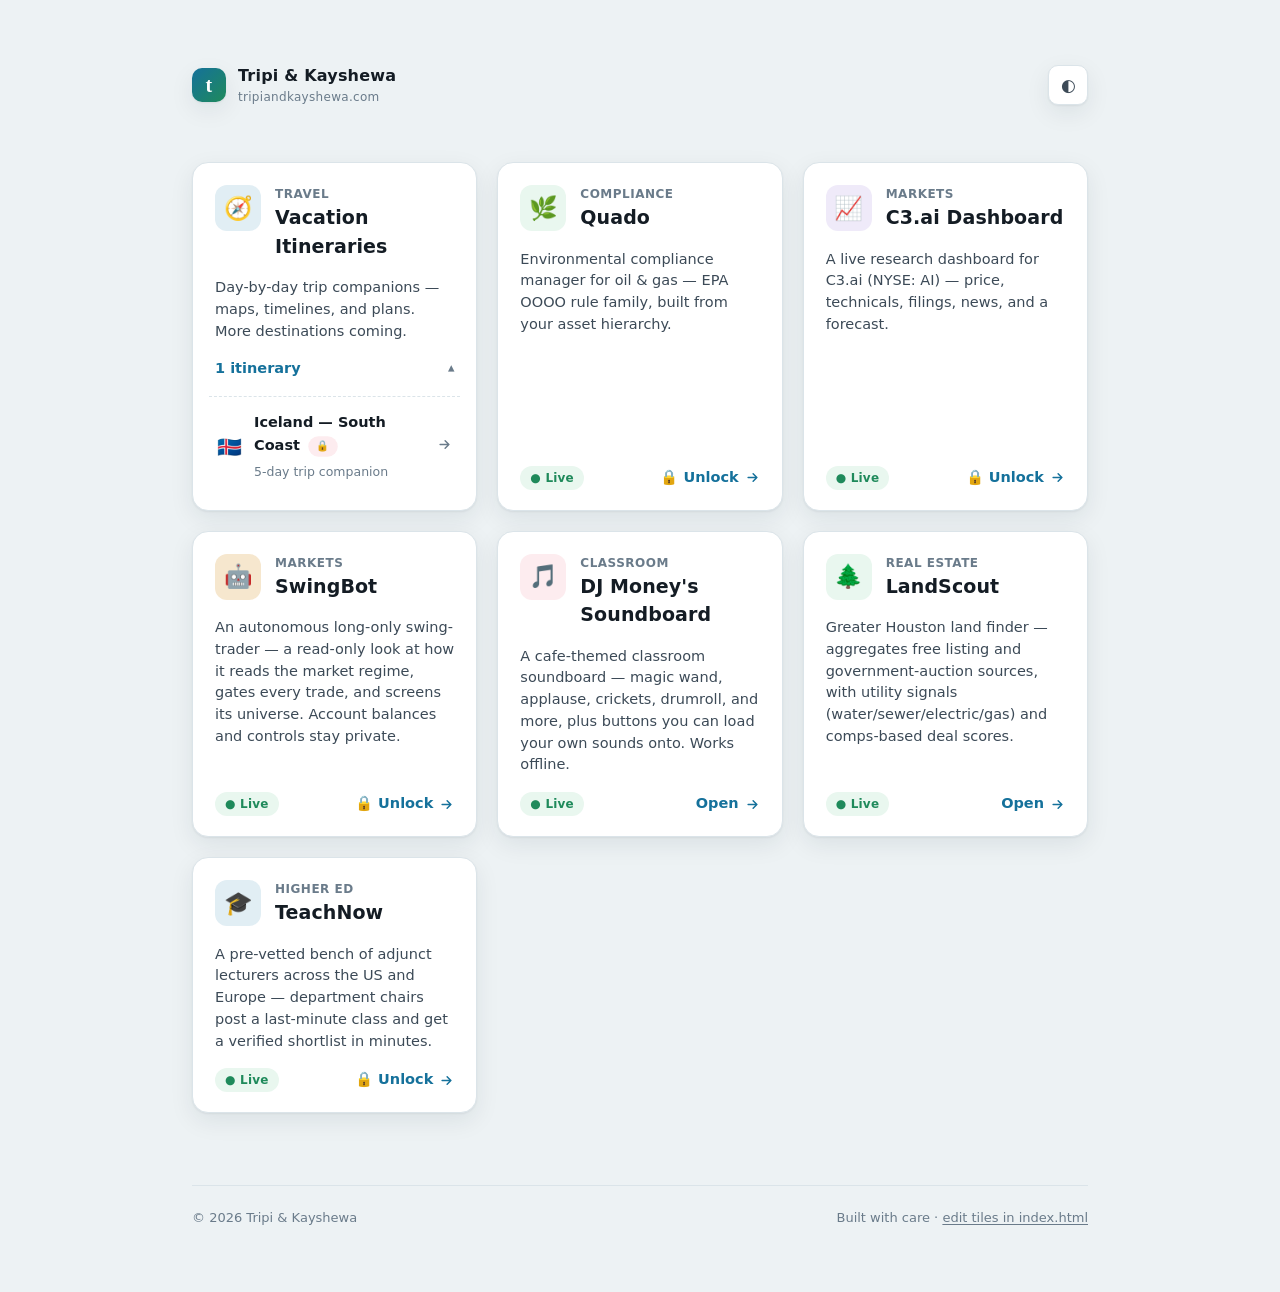
==== commit 727ba210: "Hub: TeachNow is live at teachnow.tripiandkayshewa.com Co-Authored-By: Claude Opus 5.5 <noreply@anth" ====
--- a/index.html
+++ b/index.html
@@ -252,8 +252,7 @@
     id:"teachnow", cls:"t-teach", icon:"🎓",
     title:"TeachNow", kicker:"Higher Ed",
     desc:"A pre-vetted bench of adjunct lecturers across the US and Europe — department chairs post a last-minute class and get a verified shortlist in minutes.",
-    // flip to status:"live" + href:"https://teachnow.tripiandkayshewa.com" once the Vercel domain is verified
-    href:"", status:"soon", locked:true
+    href:"https://teachnow.tripiandkayshewa.com", status:"live", locked:true
   }
 ];
 
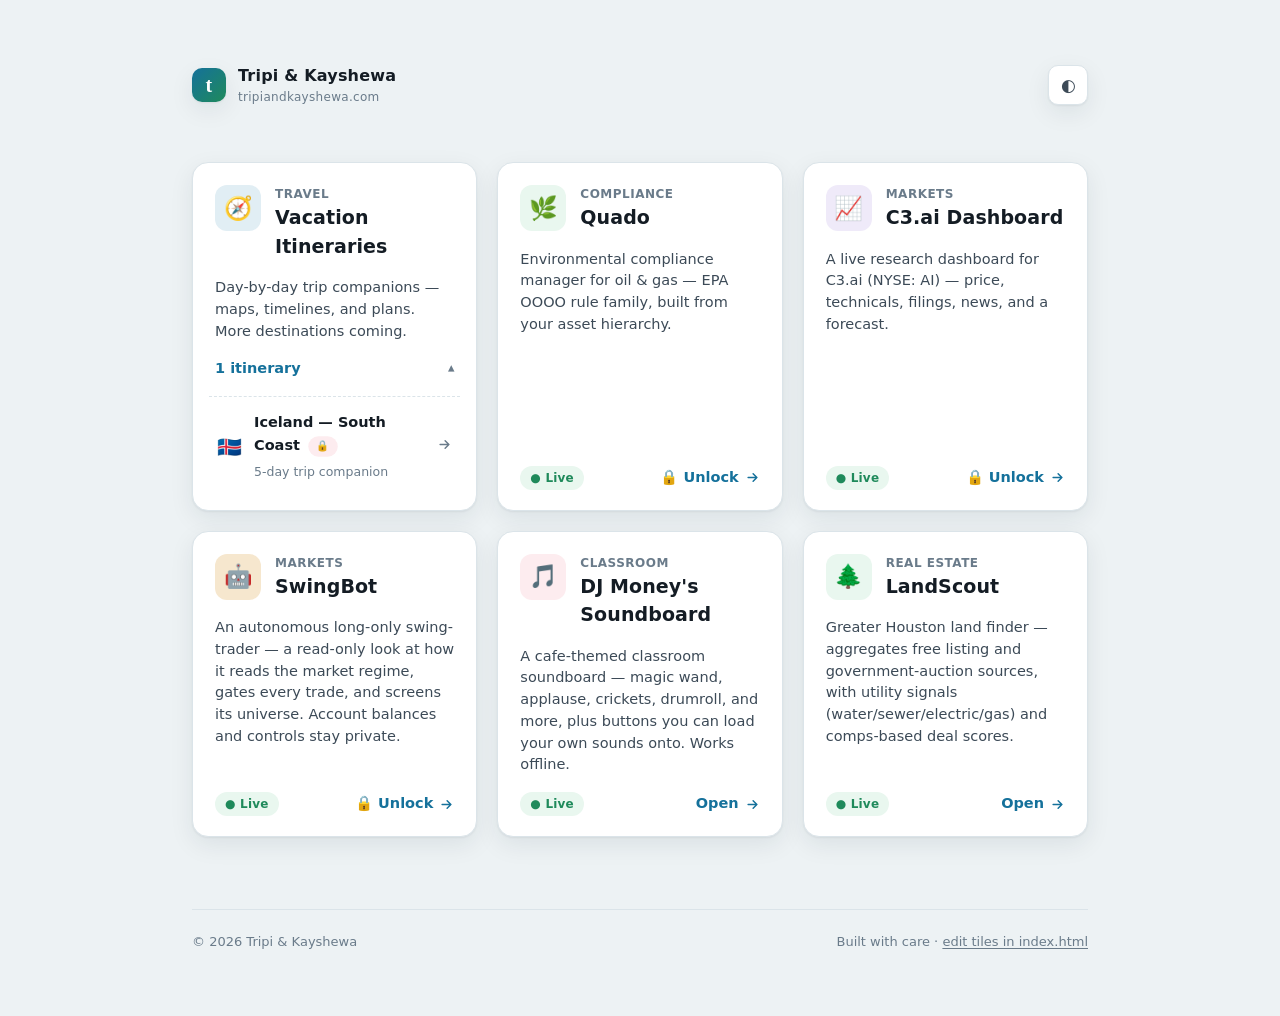
==== commit 78f1da6e: "Remove TeachNow tile from hub TeachNow has become Facultique and moves to its own domain (facultique" ====
--- a/index.html
+++ b/index.html
@@ -116,7 +116,6 @@
 .t-swing .icon{background:var(--amber-soft);color:var(--amber)}
 .t-sound .icon{background:var(--rose-soft);color:var(--rose)}
 .t-land .icon{background:var(--green-soft);color:var(--green)}
-.t-teach .icon{background:var(--accent-soft);color:var(--accent)}
 
 /* ---- submenu (Vacation Itineraries) ---- */
 .submenu{display:none;flex-direction:column;gap:2px;margin:2px -6px -4px;padding-top:4px;border-top:1px dashed var(--line)}
@@ -247,12 +246,6 @@
     title:"LandScout", kicker:"Real Estate",
     desc:"Greater Houston land finder — aggregates free listing and government-auction sources, with utility signals (water/sewer/electric/gas) and comps-based deal scores.",
     href:"https://land.tripiandkayshewa.com", status:"live", locked:false
-  },
-  {
-    id:"teachnow", cls:"t-teach", icon:"🎓",
-    title:"TeachNow", kicker:"Higher Ed",
-    desc:"A pre-vetted bench of adjunct lecturers across the US and Europe — department chairs post a last-minute class and get a verified shortlist in minutes.",
-    href:"https://teachnow.tripiandkayshewa.com", status:"live", locked:true
   }
 ];
 
